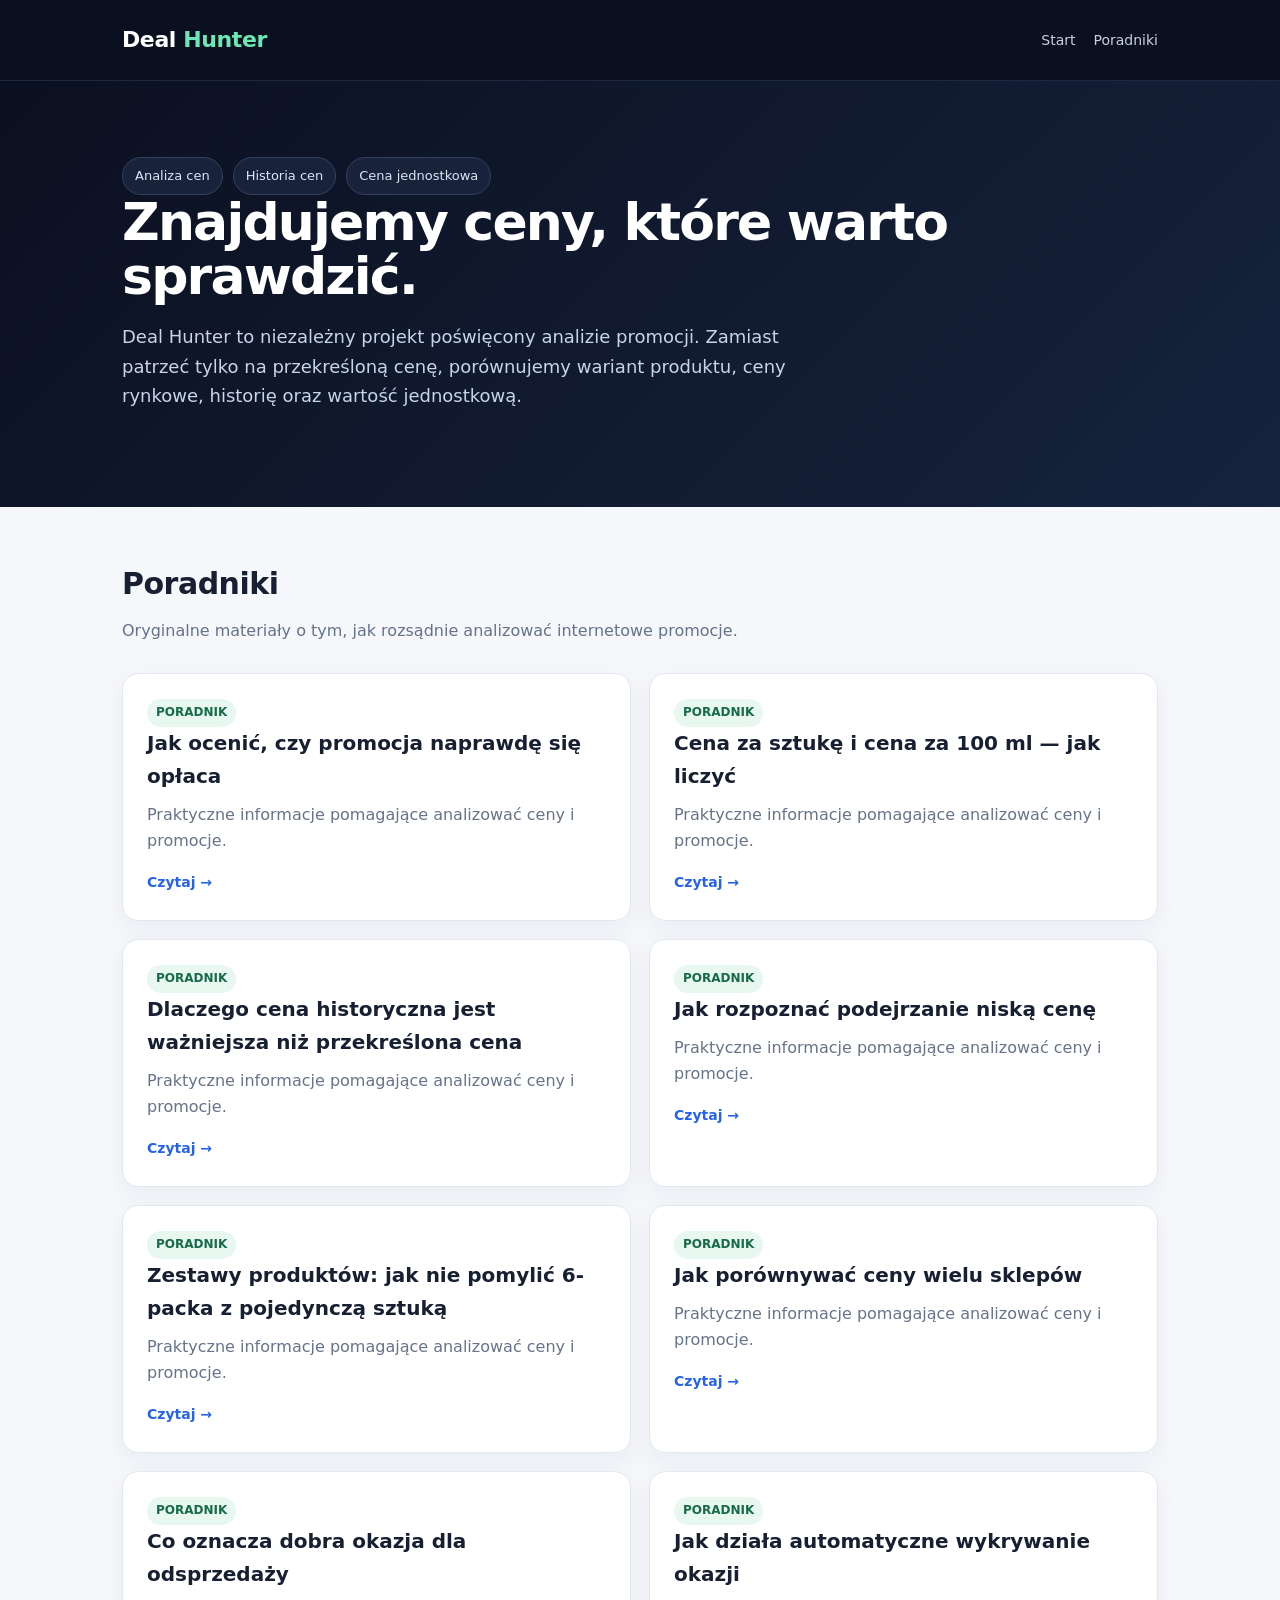
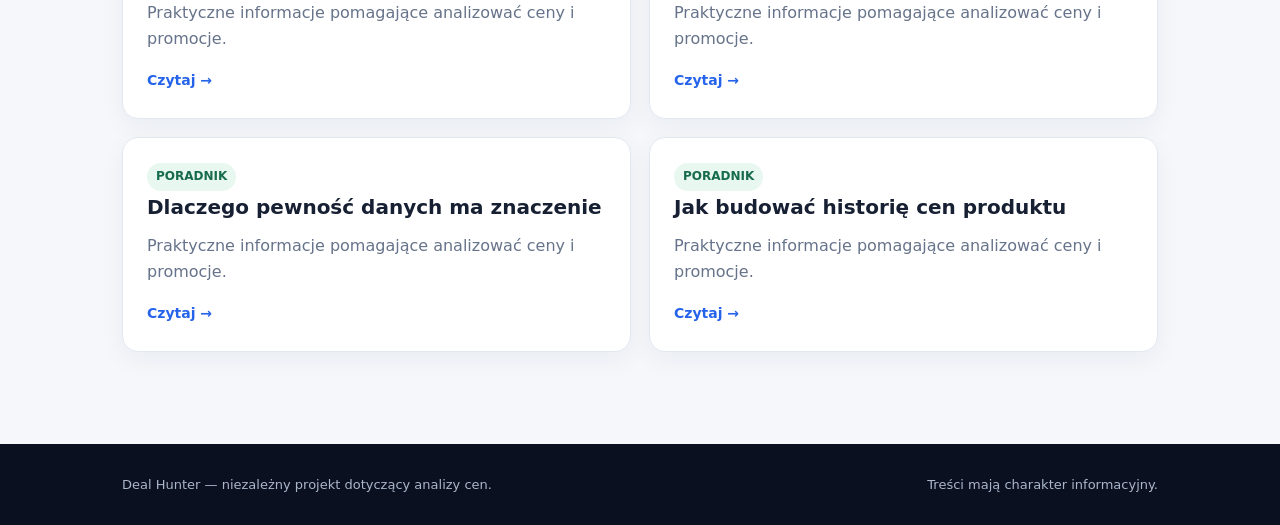
==== index.html @ d5d14cd9 "Add files via upload" ====
<!doctype html><html lang="pl"><head><meta charset="utf-8"><meta name="viewport" content="width=device-width,initial-scale=1">
<title>Deal Hunter — analiza promocji — Deal Hunter</title><meta name="description" content="Deal Hunter — niezależny serwis o analizie promocji, cen i historii cen.">
<link rel="stylesheet" href="style.css"></head><body>
<header><div class="wrap nav"><a class="brand" href="index.html">Deal <span>Hunter</span></a><nav><a href="index.html">Start</a><a href="index.html#articles">Poradniki</a></nav></div></header>

<section class="hero"><div class="wrap"><div class="badges"><span class="badge">Analiza cen</span><span class="badge">Historia cen</span><span class="badge">Cena jednostkowa</span></div>
<h1>Znajdujemy ceny, które warto sprawdzić.</h1>
<p>Deal Hunter to niezależny projekt poświęcony analizie promocji. Zamiast patrzeć tylko na przekreśloną cenę, porównujemy wariant produktu, ceny rynkowe, historię oraz wartość jednostkową.</p></div></section>
<section class="section" id="articles"><div class="wrap"><h2>Poradniki</h2><p class="lead">Oryginalne materiały o tym, jak rozsądnie analizować internetowe promocje.</p><div class="grid"><article class="card"><span class="tag">PORADNIK</span><h3>Jak ocenić, czy promocja naprawdę się opłaca</h3><p>Praktyczne informacje pomagające analizować ceny i promocje.</p><a class="read" href="posts/jak-ocenic-promocje.html">Czytaj →</a></article><article class="card"><span class="tag">PORADNIK</span><h3>Cena za sztukę i cena za 100 ml — jak liczyć</h3><p>Praktyczne informacje pomagające analizować ceny i promocje.</p><a class="read" href="posts/cena-jednostkowa.html">Czytaj →</a></article><article class="card"><span class="tag">PORADNIK</span><h3>Dlaczego cena historyczna jest ważniejsza niż przekreślona cena</h3><p>Praktyczne informacje pomagające analizować ceny i promocje.</p><a class="read" href="posts/cena-historyczna.html">Czytaj →</a></article><article class="card"><span class="tag">PORADNIK</span><h3>Jak rozpoznać podejrzanie niską cenę</h3><p>Praktyczne informacje pomagające analizować ceny i promocje.</p><a class="read" href="posts/podejrzanie-niska-cena.html">Czytaj →</a></article><article class="card"><span class="tag">PORADNIK</span><h3>Zestawy produktów: jak nie pomylić 6-packa z pojedynczą sztuką</h3><p>Praktyczne informacje pomagające analizować ceny i promocje.</p><a class="read" href="posts/zestawy-produktow.html">Czytaj →</a></article><article class="card"><span class="tag">PORADNIK</span><h3>Jak porównywać ceny wielu sklepów</h3><p>Praktyczne informacje pomagające analizować ceny i promocje.</p><a class="read" href="posts/porownanie-cen.html">Czytaj →</a></article><article class="card"><span class="tag">PORADNIK</span><h3>Co oznacza dobra okazja dla odsprzedaży</h3><p>Praktyczne informacje pomagające analizować ceny i promocje.</p><a class="read" href="posts/odsprzedaz.html">Czytaj →</a></article><article class="card"><span class="tag">PORADNIK</span><h3>Jak działa automatyczne wykrywanie okazji</h3><p>Praktyczne informacje pomagające analizować ceny i promocje.</p><a class="read" href="posts/jak-dziala-deal-engine.html">Czytaj →</a></article><article class="card"><span class="tag">PORADNIK</span><h3>Dlaczego pewność danych ma znaczenie</h3><p>Praktyczne informacje pomagające analizować ceny i promocje.</p><a class="read" href="posts/pewnosc-danych.html">Czytaj →</a></article><article class="card"><span class="tag">PORADNIK</span><h3>Jak budować historię cen produktu</h3><p>Praktyczne informacje pomagające analizować ceny i promocje.</p><a class="read" href="posts/historia-cen.html">Czytaj →</a></article></div></div></section>

<footer><div class="wrap footerline"><span>Deal Hunter — niezależny projekt dotyczący analizy cen.</span><span>Treści mają charakter informacyjny.</span></div></footer>
</body></html>
---- style.css ----
:root{--bg:#0b1020;--card:#121a2e;--muted:#9aa7bf;--text:#f4f7fb;--accent:#6ee7b7;--accent2:#60a5fa;--border:#25304a}
*{box-sizing:border-box}body{margin:0;font-family:Inter,system-ui,-apple-system,Segoe UI,Roboto,Arial,sans-serif;background:#f5f7fb;color:#172033;line-height:1.65}
a{color:inherit;text-decoration:none}.wrap{max-width:1080px;margin:auto;padding:0 22px}
header{background:var(--bg);color:white;padding:22px 0;position:sticky;top:0;z-index:10;border-bottom:1px solid #1e2941}
.nav{display:flex;align-items:center;justify-content:space-between;gap:20px}.brand{font-weight:800;font-size:22px;letter-spacing:-.4px}.brand span{color:var(--accent)}
nav{display:flex;gap:18px;font-size:14px;color:#c8d1e3}nav a:hover{color:white}
.hero{background:linear-gradient(135deg,#0b1020,#16233d);color:white;padding:76px 0 68px}.hero h1{font-size:52px;line-height:1.05;margin:0 0 18px;letter-spacing:-1.8px}.hero p{max-width:720px;color:#c9d4e8;font-size:18px;margin:0 0 28px}
.badges{display:flex;gap:10px;flex-wrap:wrap}.badge{border:1px solid #33415f;background:#18233b;color:#dce6f5;border-radius:999px;padding:7px 12px;font-size:13px}
.section{padding:52px 0}.section h2{font-size:30px;margin:0 0 10px;letter-spacing:-.5px}.lead{color:#65728a;margin:0 0 28px}
.grid{display:grid;grid-template-columns:repeat(2,minmax(0,1fr));gap:18px}.card{background:white;border:1px solid #e3e8f0;border-radius:16px;padding:24px;box-shadow:0 8px 25px rgba(20,35,65,.05)}.card h3{margin:0 0 9px;font-size:20px}.card p{color:#66738a;margin:0 0 15px}.tag{display:inline-block;background:#e8f8f1;color:#176b4c;border-radius:999px;padding:4px 9px;font-size:12px;font-weight:700}.read{color:#2563eb;font-weight:700;font-size:14px}
.article{max-width:800px;margin:54px auto}.article h1{font-size:42px;line-height:1.12;margin:0 0 15px}.article .meta{color:#758198;margin-bottom:30px}.article h2{margin-top:34px}.article li{margin:8px 0}
.note{background:#eef6ff;border-left:4px solid var(--accent2);padding:15px 18px;border-radius:8px;margin:24px 0}
footer{background:var(--bg);color:#aab6ca;padding:30px 0;margin-top:40px;font-size:13px}.footerline{display:flex;justify-content:space-between;gap:20px;flex-wrap:wrap}
@media(max-width:760px){.grid{grid-template-columns:1fr}.hero h1{font-size:39px}nav{display:none}.article h1{font-size:34px}}
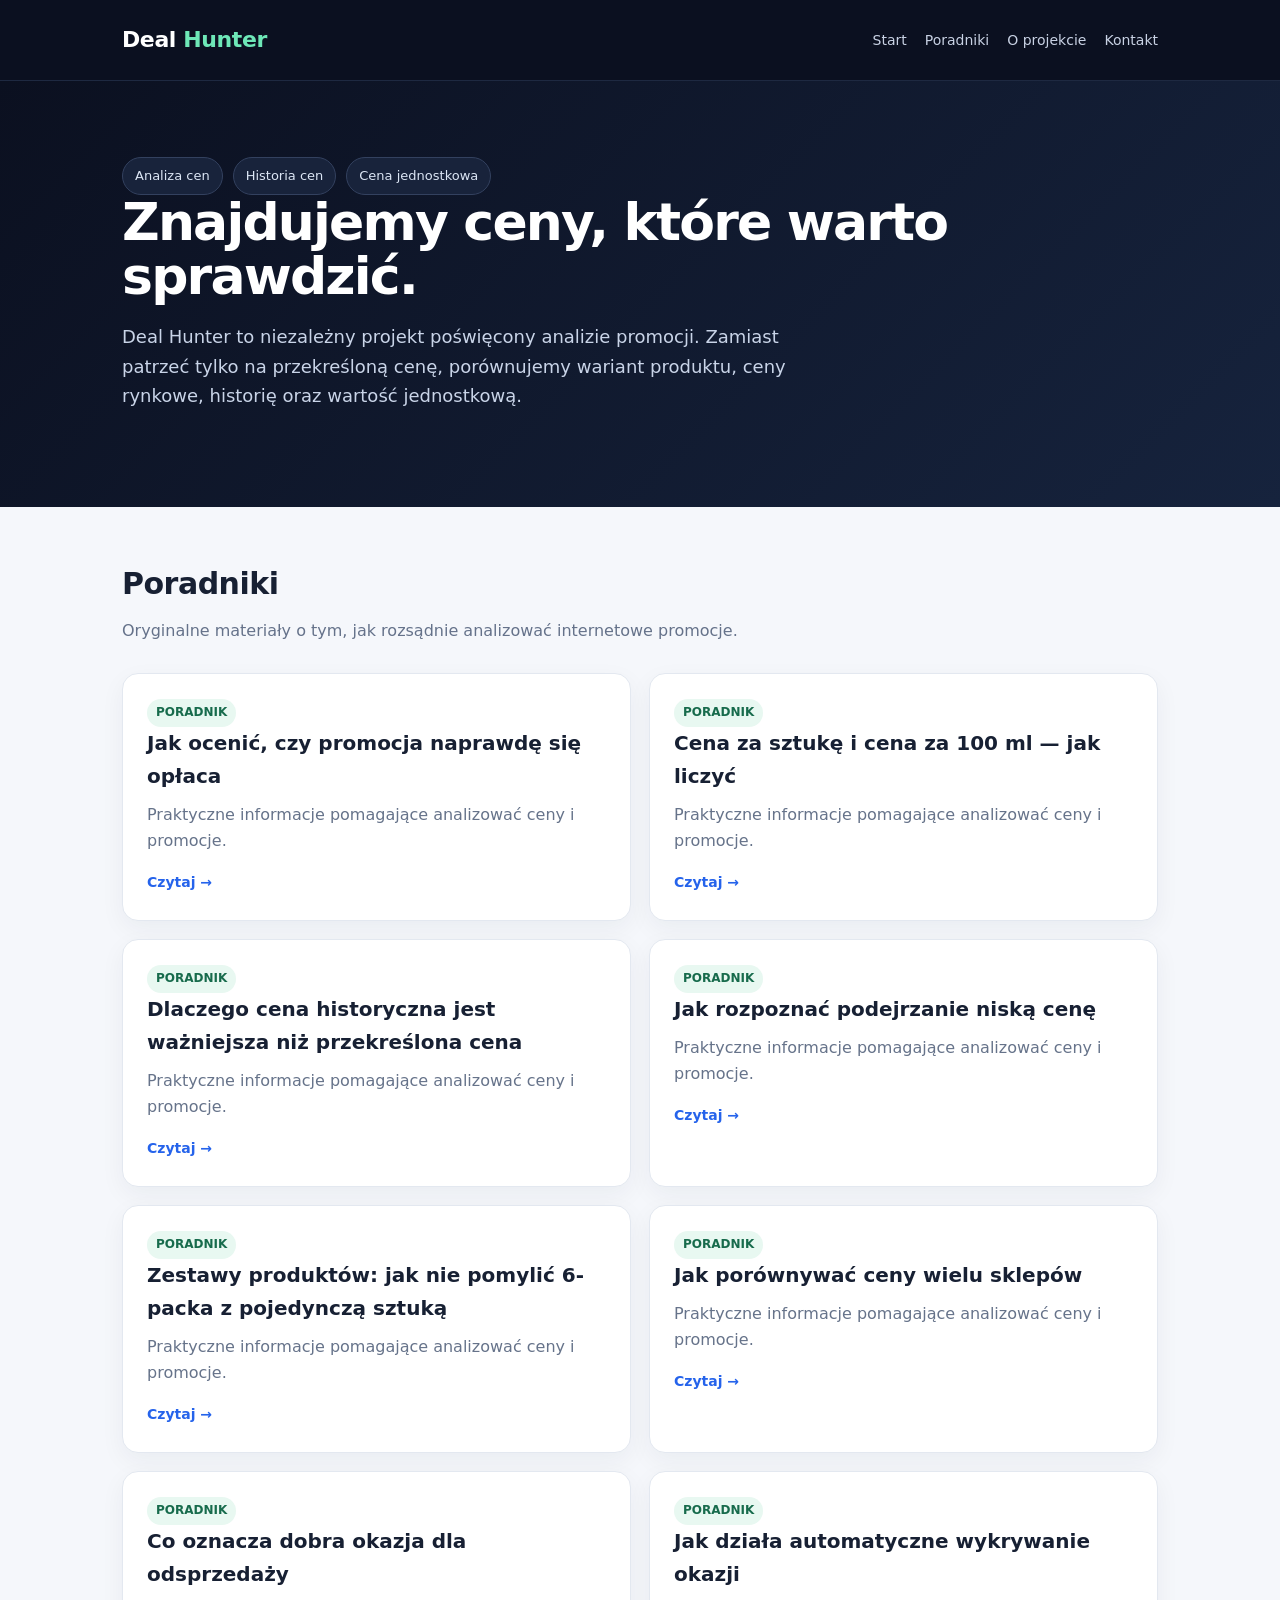
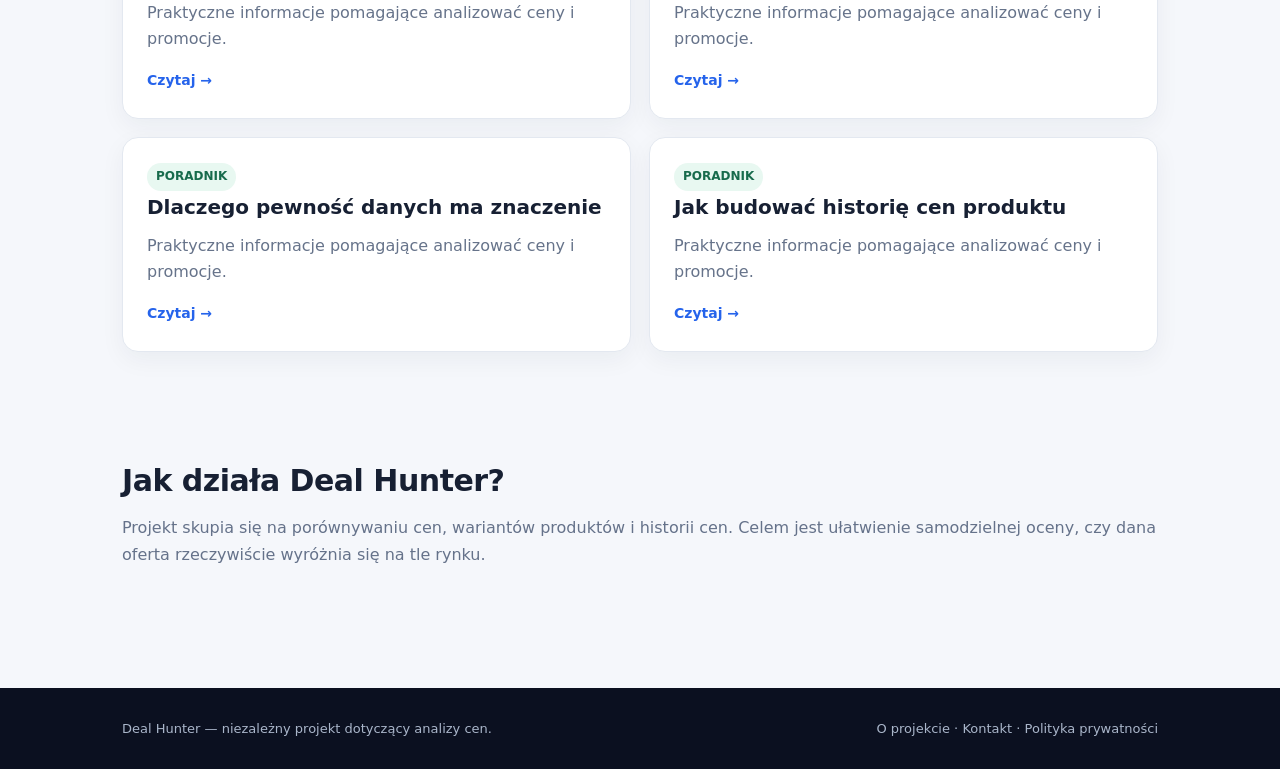
==== commit 75a7deb9: "Add files via upload" ====
--- a/index.html
+++ b/index.html
@@ -1,12 +1,28 @@
 <!doctype html><html lang="pl"><head><meta charset="utf-8"><meta name="viewport" content="width=device-width,initial-scale=1">
-<title>Deal Hunter — analiza promocji — Deal Hunter</title><meta name="description" content="Deal Hunter — niezależny serwis o analizie promocji, cen i historii cen.">
+<title>Deal Hunter — analiza promocji i cen</title>
+<meta name="description" content="Deal Hunter — niezależny serwis o analizie promocji, cen, historii cen i cen jednostkowych.">
 <link rel="stylesheet" href="style.css"></head><body>
-<header><div class="wrap nav"><a class="brand" href="index.html">Deal <span>Hunter</span></a><nav><a href="index.html">Start</a><a href="index.html#articles">Poradniki</a></nav></div></header>
+<header><div class="wrap nav"><a class="brand" href="index.html">Deal <span>Hunter</span></a>
+<nav><a href="index.html">Start</a><a href="index.html#articles">Poradniki</a><a href="o-projekcie.html">O projekcie</a><a href="kontakt.html">Kontakt</a></nav></div></header>
 
 <section class="hero"><div class="wrap"><div class="badges"><span class="badge">Analiza cen</span><span class="badge">Historia cen</span><span class="badge">Cena jednostkowa</span></div>
 <h1>Znajdujemy ceny, które warto sprawdzić.</h1>
 <p>Deal Hunter to niezależny projekt poświęcony analizie promocji. Zamiast patrzeć tylko na przekreśloną cenę, porównujemy wariant produktu, ceny rynkowe, historię oraz wartość jednostkową.</p></div></section>
-<section class="section" id="articles"><div class="wrap"><h2>Poradniki</h2><p class="lead">Oryginalne materiały o tym, jak rozsądnie analizować internetowe promocje.</p><div class="grid"><article class="card"><span class="tag">PORADNIK</span><h3>Jak ocenić, czy promocja naprawdę się opłaca</h3><p>Praktyczne informacje pomagające analizować ceny i promocje.</p><a class="read" href="posts/jak-ocenic-promocje.html">Czytaj →</a></article><article class="card"><span class="tag">PORADNIK</span><h3>Cena za sztukę i cena za 100 ml — jak liczyć</h3><p>Praktyczne informacje pomagające analizować ceny i promocje.</p><a class="read" href="posts/cena-jednostkowa.html">Czytaj →</a></article><article class="card"><span class="tag">PORADNIK</span><h3>Dlaczego cena historyczna jest ważniejsza niż przekreślona cena</h3><p>Praktyczne informacje pomagające analizować ceny i promocje.</p><a class="read" href="posts/cena-historyczna.html">Czytaj →</a></article><article class="card"><span class="tag">PORADNIK</span><h3>Jak rozpoznać podejrzanie niską cenę</h3><p>Praktyczne informacje pomagające analizować ceny i promocje.</p><a class="read" href="posts/podejrzanie-niska-cena.html">Czytaj →</a></article><article class="card"><span class="tag">PORADNIK</span><h3>Zestawy produktów: jak nie pomylić 6-packa z pojedynczą sztuką</h3><p>Praktyczne informacje pomagające analizować ceny i promocje.</p><a class="read" href="posts/zestawy-produktow.html">Czytaj →</a></article><article class="card"><span class="tag">PORADNIK</span><h3>Jak porównywać ceny wielu sklepów</h3><p>Praktyczne informacje pomagające analizować ceny i promocje.</p><a class="read" href="posts/porownanie-cen.html">Czytaj →</a></article><article class="card"><span class="tag">PORADNIK</span><h3>Co oznacza dobra okazja dla odsprzedaży</h3><p>Praktyczne informacje pomagające analizować ceny i promocje.</p><a class="read" href="posts/odsprzedaz.html">Czytaj →</a></article><article class="card"><span class="tag">PORADNIK</span><h3>Jak działa automatyczne wykrywanie okazji</h3><p>Praktyczne informacje pomagające analizować ceny i promocje.</p><a class="read" href="posts/jak-dziala-deal-engine.html">Czytaj →</a></article><article class="card"><span class="tag">PORADNIK</span><h3>Dlaczego pewność danych ma znaczenie</h3><p>Praktyczne informacje pomagające analizować ceny i promocje.</p><a class="read" href="posts/pewnosc-danych.html">Czytaj →</a></article><article class="card"><span class="tag">PORADNIK</span><h3>Jak budować historię cen produktu</h3><p>Praktyczne informacje pomagające analizować ceny i promocje.</p><a class="read" href="posts/historia-cen.html">Czytaj →</a></article></div></div></section>
 
-<footer><div class="wrap footerline"><span>Deal Hunter — niezależny projekt dotyczący analizy cen.</span><span>Treści mają charakter informacyjny.</span></div></footer>
+<section class="section" id="articles"><div class="wrap"><h2>Poradniki</h2><p class="lead">Oryginalne materiały o tym, jak rozsądnie analizować internetowe promocje.</p><div class="grid">
+<article class="card"><span class="tag">PORADNIK</span><h3>Jak ocenić, czy promocja naprawdę się opłaca</h3><p>Praktyczne informacje pomagające analizować ceny i promocje.</p><a class="read" href="jak-ocenic-promocje.html">Czytaj →</a></article>
+<article class="card"><span class="tag">PORADNIK</span><h3>Cena za sztukę i cena za 100 ml — jak liczyć</h3><p>Praktyczne informacje pomagające analizować ceny i promocje.</p><a class="read" href="cena-jednostkowa.html">Czytaj →</a></article>
+<article class="card"><span class="tag">PORADNIK</span><h3>Dlaczego cena historyczna jest ważniejsza niż przekreślona cena</h3><p>Praktyczne informacje pomagające analizować ceny i promocje.</p><a class="read" href="cena-historyczna.html">Czytaj →</a></article>
+<article class="card"><span class="tag">PORADNIK</span><h3>Jak rozpoznać podejrzanie niską cenę</h3><p>Praktyczne informacje pomagające analizować ceny i promocje.</p><a class="read" href="podejrzanie-niska-cena.html">Czytaj →</a></article>
+<article class="card"><span class="tag">PORADNIK</span><h3>Zestawy produktów: jak nie pomylić 6-packa z pojedynczą sztuką</h3><p>Praktyczne informacje pomagające analizować ceny i promocje.</p><a class="read" href="zestawy-produktow.html">Czytaj →</a></article>
+<article class="card"><span class="tag">PORADNIK</span><h3>Jak porównywać ceny wielu sklepów</h3><p>Praktyczne informacje pomagające analizować ceny i promocje.</p><a class="read" href="porownanie-cen.html">Czytaj →</a></article>
+<article class="card"><span class="tag">PORADNIK</span><h3>Co oznacza dobra okazja dla odsprzedaży</h3><p>Praktyczne informacje pomagające analizować ceny i promocje.</p><a class="read" href="odsprzedaz.html">Czytaj →</a></article>
+<article class="card"><span class="tag">PORADNIK</span><h3>Jak działa automatyczne wykrywanie okazji</h3><p>Praktyczne informacje pomagające analizować ceny i promocje.</p><a class="read" href="jak-dziala-deal-engine.html">Czytaj →</a></article>
+<article class="card"><span class="tag">PORADNIK</span><h3>Dlaczego pewność danych ma znaczenie</h3><p>Praktyczne informacje pomagające analizować ceny i promocje.</p><a class="read" href="pewnosc-danych.html">Czytaj →</a></article>
+<article class="card"><span class="tag">PORADNIK</span><h3>Jak budować historię cen produktu</h3><p>Praktyczne informacje pomagające analizować ceny i promocje.</p><a class="read" href="historia-cen.html">Czytaj →</a></article>
+</div></div></section>
+
+<section class="section"><div class="wrap"><h2>Jak działa Deal Hunter?</h2><p class="lead">Projekt skupia się na porównywaniu cen, wariantów produktów i historii cen. Celem jest ułatwienie samodzielnej oceny, czy dana oferta rzeczywiście wyróżnia się na tle rynku.</p></div></section>
+
+<footer><div class="wrap footerline"><span>Deal Hunter — niezależny projekt dotyczący analizy cen.</span><span><a href="o-projekcie.html">O projekcie</a> · <a href="kontakt.html">Kontakt</a> · <a href="polityka-prywatnosci.html">Polityka prywatności</a></span></div></footer>
 </body></html>
